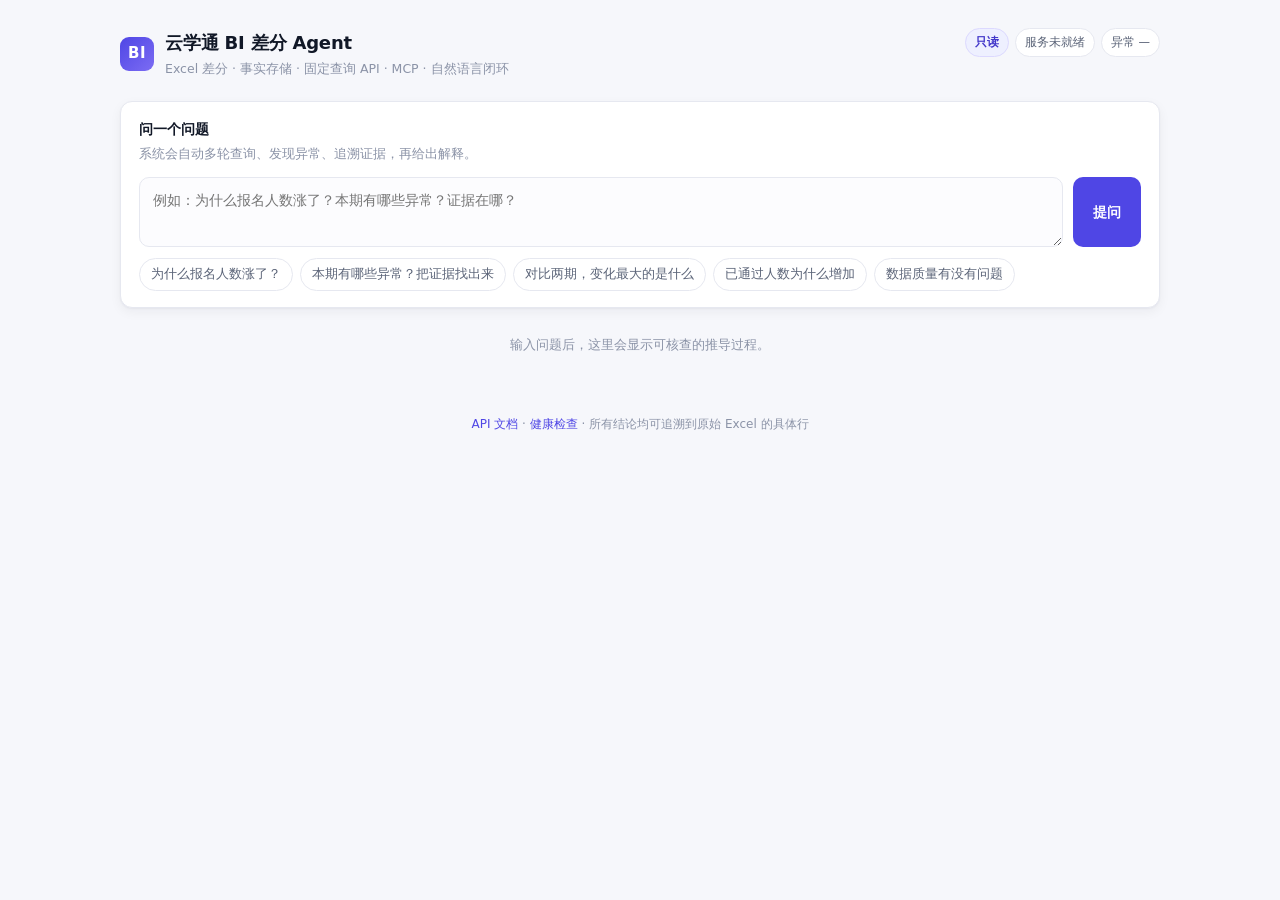
==== web/index.html @ d22f0f74 "feat: 初始化云学通 BI 差分服务（五阶段全量交付） Excel 总表 -> 差分引擎 -> SQLite 事实存储 -> FastAPI -> MCP -> 自然语言 Agent。   - 7" ====
<!DOCTYPE html>
<html lang="zh-CN">
<head>
<meta charset="UTF-8">
<meta name="viewport" content="width=device-width, initial-scale=1">
<title>云学通 BI 差分 Agent</title>
<style>
  :root{
    --bg:#f6f7fb; --card:#ffffff; --line:#e6e8f0; --line-2:#eef0f6;
    --ink:#111827; --ink-2:#5b6478; --ink-3:#8b93a7;
    --indigo:#4f46e5; --indigo-soft:#eef0ff; --orange:#f97316;
    --up:#dc2626; --down:#16a34a;      /* 中国股市习惯：涨红跌绿 */
    --warn:#b45309; --warn-bg:#fff7ed; --err:#b91c1c; --err-bg:#fef2f2;
    --ok:#047857; --ok-bg:#ecfdf5;
    --radius:12px; --shadow:0 1px 2px rgba(16,24,40,.04),0 4px 12px rgba(16,24,40,.05);
  }
  *{box-sizing:border-box}
  body{margin:0;background:var(--bg);color:var(--ink);
    font-family:system-ui,-apple-system,"Segoe UI","Microsoft YaHei",sans-serif;
    font-size:14px;line-height:1.65;-webkit-font-smoothing:antialiased}
  .wrap{max-width:1080px;margin:0 auto;padding:28px 20px 64px}

  header.top{display:flex;align-items:flex-start;justify-content:space-between;gap:16px;margin-bottom:22px;flex-wrap:wrap}
  .brand{display:flex;align-items:center;gap:11px}
  .logo{width:34px;height:34px;border-radius:9px;background:linear-gradient(135deg,var(--indigo),#7c6cf3);
    display:grid;place-items:center;color:#fff;font-weight:700;font-size:15px;letter-spacing:.5px}
  h1{font-size:18px;margin:0;font-weight:650;letter-spacing:-.01em}
  .sub{color:var(--ink-3);font-size:12.5px;margin-top:1px}
  .badges{display:flex;gap:6px;flex-wrap:wrap}
  .badge{font-size:11.5px;padding:4px 9px;border-radius:999px;border:1px solid var(--line);
    background:#fff;color:var(--ink-2);white-space:nowrap}
  .badge.on{background:var(--indigo-soft);border-color:#dcd9ff;color:#4338ca;font-weight:600}

  .card{background:var(--card);border:1px solid var(--line);border-radius:var(--radius);box-shadow:var(--shadow)}
  .pad{padding:16px 18px}

  .askrow{display:flex;gap:10px;margin-top:12px}
  textarea{flex:1;resize:vertical;min-height:52px;padding:11px 13px;font:inherit;color:var(--ink);
    border:1px solid var(--line);border-radius:10px;background:#fcfcfe;outline:none;transition:border .15s,box-shadow .15s}
  textarea:focus{border-color:#c7c3ff;box-shadow:0 0 0 3px rgba(79,70,229,.10);background:#fff}
  button{cursor:pointer;font:inherit;font-weight:600;border:none;border-radius:10px;padding:0 20px;
    background:var(--indigo);color:#fff;transition:filter .15s,opacity .15s}
  button:hover:not(:disabled){filter:brightness(1.07)}
  button:disabled{opacity:.55;cursor:not-allowed}
  .chips{display:flex;gap:7px;flex-wrap:wrap;margin-top:11px}
  .chip{font-size:12.5px;padding:5px 11px;border-radius:999px;border:1px solid var(--line);
    background:#fff;color:var(--ink-2);cursor:pointer}
  .chip:hover{border-color:#c7c3ff;color:var(--indigo);background:var(--indigo-soft)}

  h2{font-size:13px;letter-spacing:.06em;text-transform:uppercase;color:var(--ink-3);
    margin:26px 0 11px;font-weight:650;display:flex;align-items:center;gap:8px}
  h2::after{content:"";flex:1;height:1px;background:var(--line-2)}

  .kpis{display:grid;grid-template-columns:repeat(auto-fill,minmax(178px,1fr));gap:11px}
  .kpi{background:#fff;border:1px solid var(--line);border-radius:11px;padding:13px 14px}
  .kpi .name{font-size:12.5px;color:var(--ink-2)}
  .kpi .val{font-size:22px;font-weight:680;letter-spacing:-.02em;margin-top:5px;font-variant-numeric:tabular-nums}
  .kpi .val small{font-size:12px;font-weight:500;color:var(--ink-3);margin-left:2px}
  .kpi .delta{font-size:12.5px;margin-top:5px;font-variant-numeric:tabular-nums}
  .d-up{color:var(--up)} .d-down{color:var(--down)} .d-flat{color:var(--ink-3)}
  .kpi .attr{margin-top:8px;padding-top:8px;border-top:1px dashed var(--line-2);font-size:12px;color:var(--ink-2)}
  .attr .row{display:flex;justify-content:space-between;gap:8px}
  .pill{font-size:10.5px;padding:1.5px 7px;border-radius:999px;font-weight:600}
  .pill.ok{background:var(--ok-bg);color:var(--ok)} .pill.warn{background:var(--warn-bg);color:var(--warn)}

  .answer{white-space:pre-wrap;word-break:break-word;font-size:13.5px;line-height:1.85}
  .answer .sec{font-weight:650;color:var(--indigo)}

  .steps{display:flex;flex-direction:column;gap:9px}
  .step{background:#fff;border:1px solid var(--line);border-radius:11px;overflow:hidden}
  .step .hd{display:flex;gap:10px;align-items:flex-start;padding:11px 14px;cursor:pointer}
  .step .hd:hover{background:#fafbfe}
  .num{flex:0 0 22px;height:22px;border-radius:6px;background:var(--indigo-soft);color:#4338ca;
    display:grid;place-items:center;font-size:11.5px;font-weight:700;margin-top:1px}
  .step .body{flex:1;min-width:0}
  .tool{font-family:ui-monospace,"Cascadia Code",Consolas,monospace;font-size:12.5px;font-weight:650;color:var(--ink)}
  .step .params{font-family:ui-monospace,Consolas,monospace;font-size:11.5px;color:var(--ink-3);
    word-break:break-all;margin-top:2px}
  .why{font-size:12.5px;color:var(--ink-3);margin-top:4px}
  .got{font-size:13px;color:var(--ink);margin-top:5px;padding-left:10px;border-left:2px solid var(--indigo-soft)}
  .step pre{display:none;margin:0;padding:12px 14px;background:#fbfbfe;border-top:1px solid var(--line-2);
    font-size:11.5px;line-height:1.6;max-height:300px;overflow:auto;white-space:pre-wrap;word-break:break-word}
  .step.open pre{display:block}
  .ms{margin-left:auto;font-size:11px;color:var(--ink-3);white-space:nowrap;padding-left:8px}

  .goal{background:linear-gradient(180deg,var(--indigo-soft),#f8f9ff);border:1px solid #dcd9ff;
    border-left:3px solid var(--indigo);border-radius:10px;padding:10px 14px;margin-bottom:11px;
    font-size:13px}
  .goal .name{font-weight:650;color:#3730a3}
  .goal .meta{color:var(--ink-3);font-size:11.5px;margin-top:3px;display:flex;gap:9px;flex-wrap:wrap}
  .goal .meta .pill{background:#fff;border:1px solid #dcd9ff;color:#4338ca}
  .goal .note{color:var(--ink-2);margin-top:5px;font-size:12.5px;line-height:1.6}

  .evi{display:grid;gap:10px}
  .evi .item{background:#fff;border:1px solid var(--line);border-left:3px solid var(--orange);
    border-radius:10px;padding:12px 14px;font-size:13px}
  .evi .who{font-weight:650}
  .evi .trace{font-size:12.5px;color:var(--ink-2);margin-top:7px;line-height:1.75}
  .evi code{font-family:ui-monospace,Consolas,monospace;font-size:11.5px;background:#f4f5fa;
    padding:1px 5px;border-radius:4px;color:#4338ca;word-break:break-all}

  .empty{color:var(--ink-3);font-size:13px;padding:26px 0;text-align:center}
  .spin{display:inline-block;width:13px;height:13px;border:2px solid rgba(255,255,255,.45);
    border-top-color:#fff;border-radius:50%;animation:sp .7s linear infinite;vertical-align:-2px;margin-right:7px}
  @keyframes sp{to{transform:rotate(360deg)}}
  .banner{border-radius:10px;padding:11px 14px;font-size:13px;margin-top:14px;display:none}
  .banner.show{display:block}
  .banner.err{background:var(--err-bg);color:var(--err);border:1px solid #fecaca}
  footer{margin-top:34px;color:var(--ink-3);font-size:12px;text-align:center}
  footer a{color:var(--indigo);text-decoration:none}
</style>
</head>
<body>
<div class="wrap">

  <header class="top">
    <div class="brand">
      <div class="logo">BI</div>
      <div>
        <h1>云学通 BI 差分 Agent</h1>
        <div class="sub">Excel 差分 · 事实存储 · 固定查询 API · MCP · 自然语言闭环</div>
      </div>
    </div>
    <div class="badges">
      <span class="badge on">只读</span>
      <span class="badge" id="b-batches">批次 —</span>
      <span class="badge" id="b-anom">异常 —</span>
    </div>
  </header>

  <div class="card pad">
    <div style="font-weight:650;font-size:14px">问一个问题</div>
    <div class="sub" style="margin-top:3px">系统会自动多轮查询、发现异常、追溯证据，再给出解释。</div>
    <div class="askrow">
      <textarea id="q" placeholder="例如：为什么报名人数涨了？本期有哪些异常？证据在哪？"></textarea>
      <button id="go">提问</button>
    </div>
    <div class="chips" id="chips"></div>
    <div class="banner err" id="err"></div>
  </div>

  <div id="result" style="display:none">
    <h2>核心指标</h2>
    <div class="kpis" id="kpis"></div>

    <h2>结论与解释</h2>
    <div class="card pad"><div class="answer" id="answer"></div></div>

    <div id="evi-wrap" style="display:none">
      <h2>证据追溯</h2>
      <div class="evi" id="evi"></div>
    </div>

    <h2>执行轨迹 <span id="stepcount" style="text-transform:none;letter-spacing:0;font-weight:500"></span></h2>
    <div class="steps" id="steps"></div>
  </div>

  <div id="placeholder" class="empty">输入问题后，这里会显示可核查的推导过程。</div>

  <footer>
    <a href="/docs" target="_blank">API 文档</a> · <a href="/health" target="_blank">健康检查</a>
    · 所有结论均可追溯到原始 Excel 的具体行
  </footer>
</div>

<script>
const $ = (id) => document.getElementById(id);
const esc = (s) => String(s ?? "").replace(/[&<>"']/g, (c) =>
  ({ "&": "&amp;", "<": "&lt;", ">": "&gt;", '"': "&quot;", "'": "&#39;" }[c]));
const num = (v, d = 0) => v === null || v === undefined ? "—"
  : Number(v).toLocaleString("zh-CN", { minimumFractionDigits: d, maximumFractionDigits: d });

const EXAMPLES = [
  "为什么报名人数涨了？",
  "本期有哪些异常？把证据找出来",
  "对比两期，变化最大的是什么",
  "已通过人数为什么增加",
  "数据质量有没有问题",
];
$("chips").innerHTML = EXAMPLES.map((q) => `<span class="chip">${esc(q)}</span>`).join("");
$("chips").addEventListener("click", (e) => {
  if (e.target.classList.contains("chip")) { $("q").value = e.target.textContent; ask(); }
});

async function boot() {
  try {
    const h = await (await fetch("/health")).json();
    $("b-batches").textContent = "批次 " + (h.batches || []).length + " 期";
  } catch (_) { $("b-batches").textContent = "服务未就绪"; }
}
boot();

async function ask() {
  const question = $("q").value.trim();
  if (!question) { $("q").focus(); return; }
  const btn = $("go");
  btn.disabled = true; btn.innerHTML = '<span class="spin"></span>查询中';
  $("err").classList.remove("show");

  try {
    const res = await fetch("/agent/ask", {
      method: "POST",
      headers: { "Content-Type": "application/json" },
      body: JSON.stringify({ question }),
    });
    if (!res.ok) throw new Error("HTTP " + res.status + " " + (await res.text()).slice(0, 200));
    render(await res.json());
  } catch (e) {
    $("err").textContent = "查询失败：" + e.message;
    $("err").classList.add("show");
  } finally {
    btn.disabled = false; btn.textContent = "提问";
  }
}

function render(d) {
  $("placeholder").style.display = "none";
  $("result").style.display = "block";

  const anom = d.anomalies || {};
  $("b-anom").textContent = "异常 " + (anom.total ?? "—") + " 条";

  // ---- 指标卡 ----
  $("kpis").innerHTML = (d.metrics || []).map((m) => {
    const dv = m.delta;
    const cls = dv > 0 ? "d-up" : dv < 0 ? "d-down" : "d-flat";
    const arrow = dv > 0 ? "↑" : dv < 0 ? "↓" : "＝";
    const dec = m.decimals || 0;
    const attr = m.attribution || {};
    const drivers = (attr.drivers || []).filter((x) => x.effect);
    const attrHtml = drivers.length ? `
      <div class="attr">
        ${drivers.map((x) => `<div class="row"><span>${esc(x.label)}</span>
          <b class="${x.effect > 0 ? "d-up" : "d-down"}">${x.effect > 0 ? "+" : ""}${num(x.effect)}</b></div>`).join("")}
        ${attr.residual !== null && attr.residual !== undefined
          ? `<div class="row" style="margin-top:4px">
               <span class="pill ${attr.residual === 0 ? "ok" : "warn"}">${attr.residual === 0 ? "已完全解释" : "残差 " + num(attr.residual, 2)}</span></div>`
          : ""}
      </div>` : "";
    return `<div class="kpi">
      <div class="name">${esc(m.metric_name)}</div>
      <div class="val">${num(m.value_to, dec)}<small>${esc(m.unit || "")}</small></div>
      <div class="delta ${cls}">${arrow} ${num(Math.abs(dv ?? 0), dec)}${esc(m.unit || "")}
        ${m.delta_pct !== null && m.delta_pct !== undefined ? `（${m.delta_pct > 0 ? "+" : ""}${num(m.delta_pct, 1)}%）` : ""}</div>
      ${attrHtml}
    </div>`;
  }).join("") || '<div class="empty">无指标数据</div>';

  // ---- 解释 ----
  const goal = d.goal;
  let goalHtml = "";
  if (goal) {
    const meta = [];
    if (goal.priority) meta.push(`<span class="pill">优先级: ${esc(goal.priority)}</span>`);
    if (goal.focus) meta.push(`<span class="pill">策略: ${esc(goal.focus)}</span>`);
    if (goal.action) meta.push(`<span class="pill">action: ${esc(goal.action)}</span>`);
    let note = "";
    const m = (d.answer || "").match(/说明：([^【]*)/);
    if (m) note = m[1].trim().split("\n")[0];
    goalHtml = `<div class="goal"><div class="name">🎯 命中目标：${esc(goal.name)}</div>
      ${goal.describe ? `<div class="note" style="margin-top:3px">${esc(goal.describe)}</div>` : ""}
      ${note ? `<div class="note">${esc(note)}</div>` : ""}
      <div class="meta">${meta.join("")}</div></div>`;
  }
  $("answer").innerHTML = goalHtml + esc(d.answer || "")
    .replace(/【([^】]+)】/g, '<span class="sec">【$1】</span>');

  // ---- 证据 ----
  const evi = d.evidence || [];
  $("evi-wrap").style.display = evi.length ? "block" : "none";
  $("evi").innerHTML = evi.map((e) => {
    const ev = e.event || {}, tr = e.trace || {}, chain = tr.chain || [];
    return `<div class="item">
      <div class="who">${esc(ev.name || ev.record_key || "?")}
        <span style="font-weight:400;color:var(--ink-3)">｜${esc(e.anomaly?.rule_id || "")}</span></div>
      <div class="trace">
        变更：<code>${esc(ev.field_name || "")}</code>
        ${esc(ev.value_from_raw || "(空)")} → ${esc(ev.value_to_raw || "(空)")}<br>
        ${chain.filter((c) => c.present).map((c) =>
          `来源（${esc(c.batch)}）：<code>${esc(c.path || c.file)}</code> 第 <b>${c.source_row}</b> 行
           ｜证件号 <code>${esc(c.id_number_masked || "")}</code>`).join("<br>")}
        ${chain[0]?.file_sha256 ? `<br>文件指纹 sha256：<code>${esc(chain[0].file_sha256.slice(0, 24))}…</code>` : ""}
      </div></div>`;
  }).join("");

  // ---- 轨迹 ----
  $("stepcount").textContent = `共 ${d.step_count} 步 · ${d.elapsed_ms} ms · 批次 ${d.from} → ${d.to}`;
  $("steps").innerHTML = (d.steps || []).map((s) => `
    <div class="step">
      <div class="hd">
        <div class="num">${s.n}</div>
        <div class="body">
          <div class="tool">${esc(s.tool)}</div>
          <div class="params">${esc(JSON.stringify(s.params))}</div>
          <div class="why">↳ ${esc(s.reason)}</div>
          <div class="got">${esc(s.summary)}</div>
        </div>
        <div class="ms">${s.elapsed_ms}ms</div>
      </div>
      <pre>${esc(JSON.stringify(s.result, null, 2))}</pre>
    </div>`).join("");
  document.querySelectorAll(".step .hd").forEach((hd) =>
    hd.addEventListener("click", () => hd.parentElement.classList.toggle("open")));

  $("result").scrollIntoView({ behavior: "smooth", block: "start" });
}

$("go").addEventListener("click", ask);
$("q").addEventListener("keydown", (e) => {
  if ((e.ctrlKey || e.metaKey) && e.key === "Enter") ask();
});
</script>
</body>
</html>
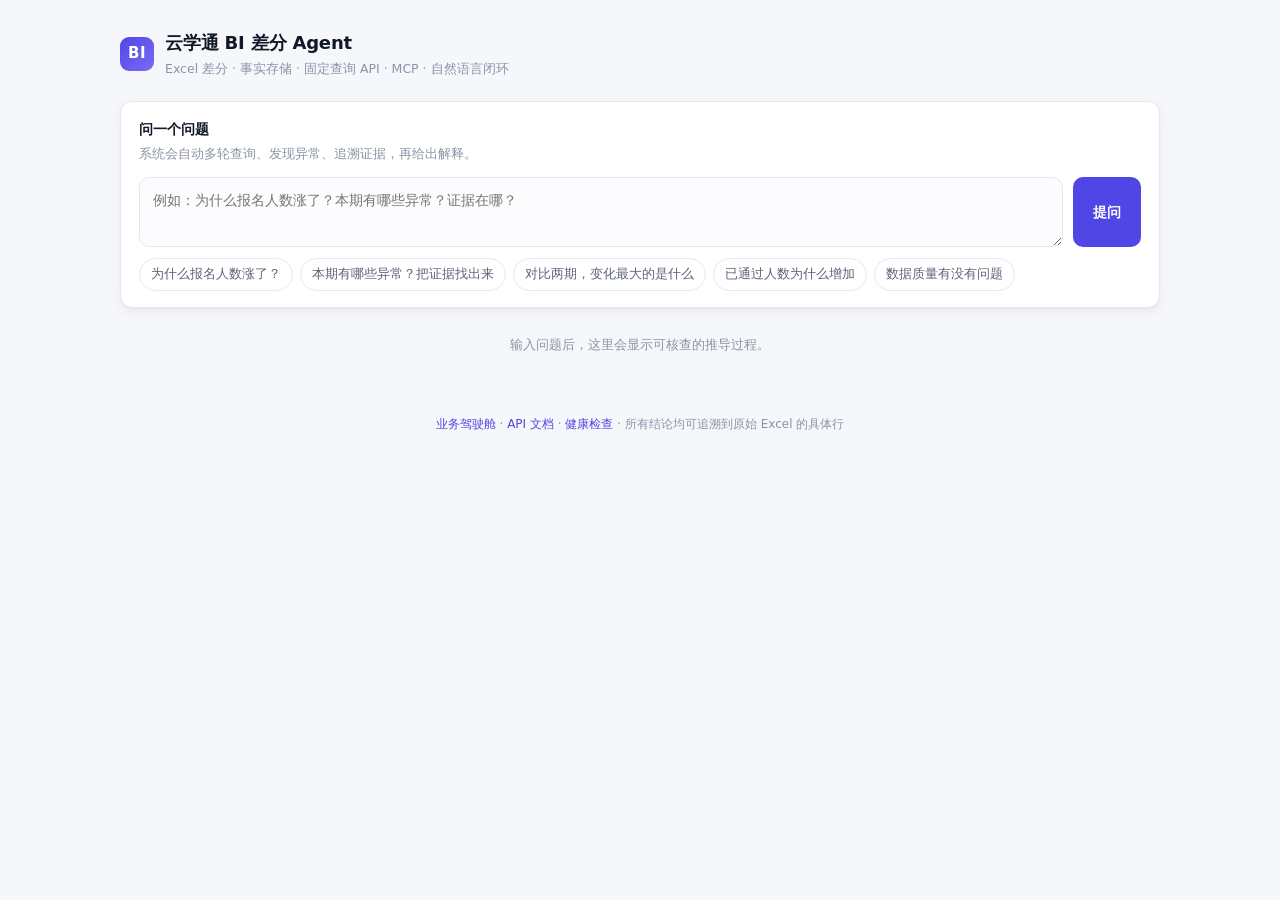
==== commit 6263b142: "feat: add automated ingestion and business dashboard Co-authored-by: Copilot <223556219+Copilot@user" ====
--- a/web/index.html
+++ b/web/index.html
@@ -26,11 +26,6 @@
     display:grid;place-items:center;color:#fff;font-weight:700;font-size:15px;letter-spacing:.5px}
   h1{font-size:18px;margin:0;font-weight:650;letter-spacing:-.01em}
   .sub{color:var(--ink-3);font-size:12.5px;margin-top:1px}
-  .badges{display:flex;gap:6px;flex-wrap:wrap}
-  .badge{font-size:11.5px;padding:4px 9px;border-radius:999px;border:1px solid var(--line);
-    background:#fff;color:var(--ink-2);white-space:nowrap}
-  .badge.on{background:var(--indigo-soft);border-color:#dcd9ff;color:#4338ca;font-weight:600}
-
   .card{background:var(--card);border:1px solid var(--line);border-radius:var(--radius);box-shadow:var(--shadow)}
   .pad{padding:16px 18px}
 
@@ -121,11 +116,6 @@
         <div class="sub">Excel 差分 · 事实存储 · 固定查询 API · MCP · 自然语言闭环</div>
       </div>
     </div>
-    <div class="badges">
-      <span class="badge on">只读</span>
-      <span class="badge" id="b-batches">批次 —</span>
-      <span class="badge" id="b-anom">异常 —</span>
-    </div>
   </header>
 
   <div class="card pad">
@@ -158,7 +148,7 @@
   <div id="placeholder" class="empty">输入问题后，这里会显示可核查的推导过程。</div>
 
   <footer>
-    <a href="/docs" target="_blank">API 文档</a> · <a href="/health" target="_blank">健康检查</a>
+    <a href="/dashboard">业务驾驶舱</a> · <a href="/docs" target="_blank">API 文档</a> · <a href="/health" target="_blank">健康检查</a>
     · 所有结论均可追溯到原始 Excel 的具体行
   </footer>
 </div>
@@ -181,14 +171,6 @@
 $("chips").addEventListener("click", (e) => {
   if (e.target.classList.contains("chip")) { $("q").value = e.target.textContent; ask(); }
 });
-
-async function boot() {
-  try {
-    const h = await (await fetch("/health")).json();
-    $("b-batches").textContent = "批次 " + (h.batches || []).length + " 期";
-  } catch (_) { $("b-batches").textContent = "服务未就绪"; }
-}
-boot();
 
 async function ask() {
   const question = $("q").value.trim();
@@ -216,9 +198,6 @@
 function render(d) {
   $("placeholder").style.display = "none";
   $("result").style.display = "block";
-
-  const anom = d.anomalies || {};
-  $("b-anom").textContent = "异常 " + (anom.total ?? "—") + " 条";
 
   // ---- 指标卡 ----
   $("kpis").innerHTML = (d.metrics || []).map((m) => {
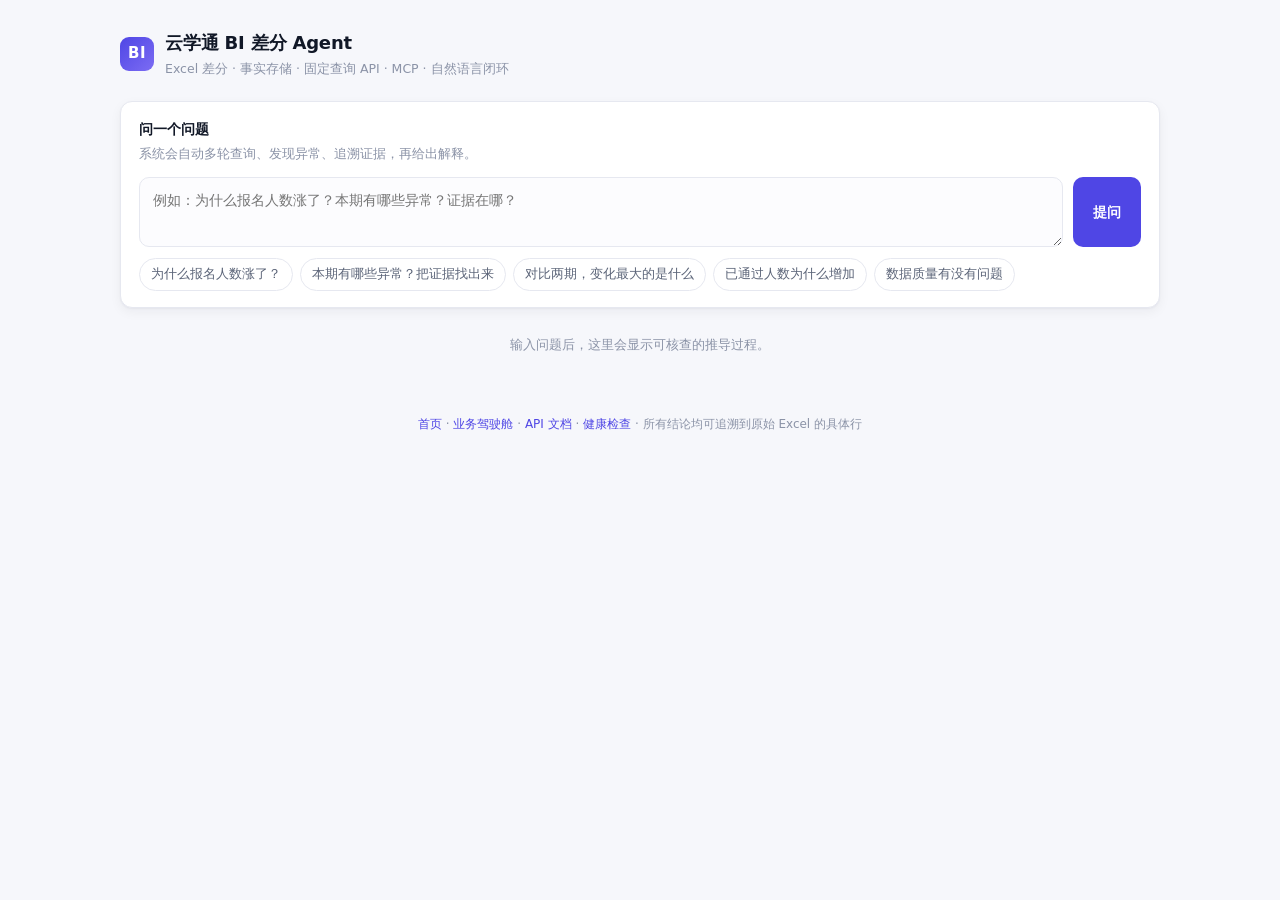
==== commit 4b545f07: "feat: entity tables, scheduled-job tracking, and idempotent ingest - project certificates / students" ====
--- a/web/index.html
+++ b/web/index.html
@@ -58,8 +58,28 @@
   .pill{font-size:10.5px;padding:1.5px 7px;border-radius:999px;font-weight:600}
   .pill.ok{background:var(--ok-bg);color:var(--ok)} .pill.warn{background:var(--warn-bg);color:var(--warn)}
 
-  .answer{white-space:pre-wrap;word-break:break-word;font-size:13.5px;line-height:1.85}
+  .answer{word-break:break-word;font-size:13.5px;line-height:1.85}
   .answer .sec{font-weight:650;color:var(--indigo)}
+  .answer p{margin:0 0 10px}
+  .answer p:last-child{margin-bottom:0}
+  .answer h1,.answer h2,.answer h3,.answer h4{color:var(--ink);letter-spacing:0;text-transform:none;
+    display:block;line-height:1.4;margin:17px 0 8px}
+  .answer h1{font-size:20px}.answer h2{font-size:18px}.answer h3{font-size:16px}.answer h4{font-size:14px}
+  .answer h1::after,.answer h2::after,.answer h3::after,.answer h4::after{display:none}
+  .answer ul,.answer ol{margin:4px 0 12px;padding-left:24px}
+  .answer li{padding-left:2px}
+  .answer blockquote{margin:10px 0;padding:7px 13px;border-left:3px solid #c7c3ff;
+    background:#f8f8ff;color:var(--ink-2)}
+  .answer blockquote p{margin:0}
+  .answer code{font-family:ui-monospace,"Cascadia Code",Consolas,monospace;font-size:.9em;
+    background:#f1f2f8;padding:2px 5px;border-radius:4px;color:#4338ca}
+  .answer pre{overflow:auto;padding:12px 14px;background:#f7f8fc;border:1px solid var(--line-2);
+    border-radius:8px;line-height:1.6}
+  .answer pre code{padding:0;background:none;color:inherit}
+  .answer table{width:100%;border-collapse:collapse;margin:10px 0 14px;font-size:12.5px}
+  .answer th,.answer td{border:1px solid var(--line);padding:6px 9px;text-align:left}
+  .answer th{background:#f7f8fc;font-weight:650}
+  .answer a{color:var(--indigo);text-decoration:underline}
 
   .steps{display:flex;flex-direction:column;gap:9px}
   .step{background:#fff;border:1px solid var(--line);border-radius:11px;overflow:hidden}
@@ -97,7 +117,11 @@
   .empty{color:var(--ink-3);font-size:13px;padding:26px 0;text-align:center}
   .spin{display:inline-block;width:13px;height:13px;border:2px solid rgba(255,255,255,.45);
     border-top-color:#fff;border-radius:50%;animation:sp .7s linear infinite;vertical-align:-2px;margin-right:7px}
+  .spin.loading{width:22px;height:22px;border-color:#dcd9ff;border-top-color:var(--indigo);
+    margin:0;vertical-align:middle}
+  .loading-state{display:flex;justify-content:center;align-items:center;gap:10px;min-height:90px}
   @keyframes sp{to{transform:rotate(360deg)}}
+  @media (prefers-reduced-motion:reduce){.spin{animation-duration:1.8s}}
   .banner{border-radius:10px;padding:11px 14px;font-size:13px;margin-top:14px;display:none}
   .banner.show{display:block}
   .banner.err{background:var(--err-bg);color:var(--err);border:1px solid #fecaca}
@@ -145,10 +169,10 @@
     <div class="steps" id="steps"></div>
   </div>
 
-  <div id="placeholder" class="empty">输入问题后，这里会显示可核查的推导过程。</div>
+  <div id="placeholder" class="empty" aria-live="polite">输入问题后，这里会显示可核查的推导过程。</div>
 
   <footer>
-    <a href="/dashboard">业务驾驶舱</a> · <a href="/docs" target="_blank">API 文档</a> · <a href="/health" target="_blank">健康检查</a>
+    <a href="/">首页</a> · <a href="/dashboard">业务驾驶舱</a> · <a href="/docs" target="_blank">API 文档</a> · <a href="/health" target="_blank">健康检查</a>
     · 所有结论均可追溯到原始 Excel 的具体行
   </footer>
 </div>
@@ -159,6 +183,131 @@
   ({ "&": "&amp;", "<": "&lt;", ">": "&gt;", '"': "&quot;", "'": "&#39;" }[c]));
 const num = (v, d = 0) => v === null || v === undefined ? "—"
   : Number(v).toLocaleString("zh-CN", { minimumFractionDigits: d, maximumFractionDigits: d });
+
+function renderMarkdown(source) {
+  const inline = (value) => {
+    const tokens = [];
+    const hold = (html) => {
+      const key = `\u0000${tokens.length}\u0000`;
+      tokens.push(html);
+      return key;
+    };
+    let text = String(value ?? "");
+
+    text = text.replace(/`([^`\n]+)`/g, (_, code) => hold(`<code>${esc(code)}</code>`));
+    text = text.replace(/\[([^\]]+)\]\(([^)\s]+)(?:\s+"([^"]*)")?\)/g,
+      (_, label, href, title) => {
+        const safeHref = /^(https?:\/\/|mailto:)/i.test(href) || /^(\/|\.\/|\.\.\/|#)/.test(href);
+        if (!safeHref) return label;
+        const titleAttr = title ? ` title="${esc(title)}"` : "";
+        return hold(`<a href="${esc(href)}"${titleAttr} target="_blank" rel="noopener noreferrer">${esc(label)}</a>`);
+      });
+
+    let html = esc(text)
+      .replace(/\*\*(.+?)\*\*/g, "<strong>$1</strong>")
+      .replace(/__(.+?)__/g, "<strong>$1</strong>")
+      .replace(/~~(.+?)~~/g, "<del>$1</del>")
+      .replace(/(^|[^*])\*([^*\n]+)\*(?!\*)/g, "$1<em>$2</em>")
+      .replace(/(^|[^_])_([^_\n]+)_(?!_)/g, "$1<em>$2</em>")
+      .replace(/【([^】]+)】/g, '<span class="sec">【$1】</span>');
+    html = html.replace(/\u0000(\d+)\u0000/g, (_, index) => tokens[Number(index)]);
+    return html;
+  };
+
+  const lines = String(source ?? "").replace(/\r\n?/g, "\n").split("\n");
+  const output = [];
+  let paragraph = [];
+  let listType = null;
+  let listItems = [];
+
+  const flushParagraph = () => {
+    if (paragraph.length) {
+      output.push(`<p>${paragraph.map(inline).join("<br>")}</p>`);
+      paragraph = [];
+    }
+  };
+  const flushList = () => {
+    if (listType) {
+      output.push(`<${listType}>${listItems.map((item) => `<li>${inline(item)}</li>`).join("")}</${listType}>`);
+      listType = null;
+      listItems = [];
+    }
+  };
+  const isTableDelimiter = (line) => /^\s*\|?\s*:?-{3,}:?\s*(\|\s*:?-{3,}:?\s*)+\|?\s*$/.test(line);
+  const tableCells = (line) => line.trim().replace(/^\|/, "").replace(/\|$/, "").split("|").map((cell) => cell.trim());
+
+  for (let i = 0; i < lines.length;) {
+    const line = lines[i];
+    if (/^\s*```/.test(line)) {
+      flushParagraph();
+      flushList();
+      const codeLines = [];
+      i += 1;
+      while (i < lines.length && !/^\s*```/.test(lines[i])) codeLines.push(lines[i++]);
+      if (i < lines.length) i += 1;
+      output.push(`<pre><code>${esc(codeLines.join("\n"))}</code></pre>`);
+      continue;
+    }
+    const heading = line.match(/^\s{0,3}(#{1,6})\s+(.+?)\s*#*\s*$/);
+    if (heading) {
+      flushParagraph();
+      flushList();
+      const level = heading[1].length;
+      output.push(`<h${level}>${inline(heading[2])}</h${level}>`);
+      i += 1;
+      continue;
+    }
+    if (i + 1 < lines.length && line.includes("|") && isTableDelimiter(lines[i + 1])) {
+      flushParagraph();
+      flushList();
+      const headers = tableCells(line);
+      i += 2;
+      const rows = [];
+      while (i < lines.length && lines[i].includes("|") && lines[i].trim()) rows.push(tableCells(lines[i++]));
+      output.push(`<table><thead><tr>${headers.map((cell) => `<th>${inline(cell)}</th>`).join("")}</tr></thead><tbody>${
+        rows.map((row) => `<tr>${headers.map((_, index) => `<td>${inline(row[index] || "")}</td>`).join("")}</tr>`).join("")
+      }</tbody></table>`);
+      continue;
+    }
+    const listMatch = line.match(/^\s*(?:([-*+])|(\d+)\.)\s+(.+)$/);
+    if (listMatch) {
+      flushParagraph();
+      const nextType = listMatch[2] ? "ol" : "ul";
+      if (listType && listType !== nextType) flushList();
+      listType = nextType;
+      listItems.push(listMatch[3]);
+      i += 1;
+      continue;
+    }
+    if (/^\s*>\s?/.test(line)) {
+      flushParagraph();
+      flushList();
+      const quoteLines = [];
+      while (i < lines.length && /^\s*>\s?/.test(lines[i])) quoteLines.push(lines[i++].replace(/^\s*>\s?/, ""));
+      output.push(`<blockquote><p>${quoteLines.map(inline).join("<br>")}</p></blockquote>`);
+      continue;
+    }
+    if (/^\s*([-*_]\s*){3,}$/.test(line)) {
+      flushParagraph();
+      flushList();
+      output.push("<hr>");
+      i += 1;
+      continue;
+    }
+    if (!line.trim()) {
+      flushParagraph();
+      flushList();
+      i += 1;
+      continue;
+    }
+    flushList();
+    paragraph.push(line);
+    i += 1;
+  }
+  flushParagraph();
+  flushList();
+  return output.join("");
+}
 
 const EXAMPLES = [
   "为什么报名人数涨了？",
@@ -178,6 +327,16 @@
   const btn = $("go");
   btn.disabled = true; btn.innerHTML = '<span class="spin"></span>查询中';
   $("err").classList.remove("show");
+  $("kpis").innerHTML = "";
+  $("answer").innerHTML = "";
+  $("evi").innerHTML = "";
+  $("evi-wrap").style.display = "none";
+  $("steps").innerHTML = "";
+  $("stepcount").textContent = "";
+  $("result").style.display = "none";
+  $("placeholder").classList.remove("empty");
+  $("placeholder").innerHTML = '<div class="loading-state"><span class="spin loading" aria-hidden="true"></span><span>正在查询，请稍候…</span></div>';
+  $("placeholder").style.display = "block";
 
   try {
     const res = await fetch("/agent/ask", {
@@ -190,6 +349,8 @@
   } catch (e) {
     $("err").textContent = "查询失败：" + e.message;
     $("err").classList.add("show");
+    $("placeholder").textContent = "查询未完成，请检查错误提示后重试。";
+    $("placeholder").classList.add("empty");
   } finally {
     btn.disabled = false; btn.textContent = "提问";
   }
@@ -241,8 +402,7 @@
       ${note ? `<div class="note">${esc(note)}</div>` : ""}
       <div class="meta">${meta.join("")}</div></div>`;
   }
-  $("answer").innerHTML = goalHtml + esc(d.answer || "")
-    .replace(/【([^】]+)】/g, '<span class="sec">【$1】</span>');
+  $("answer").innerHTML = goalHtml + renderMarkdown(d.answer || "");
 
   // ---- 证据 ----
   const evi = d.evidence || [];
